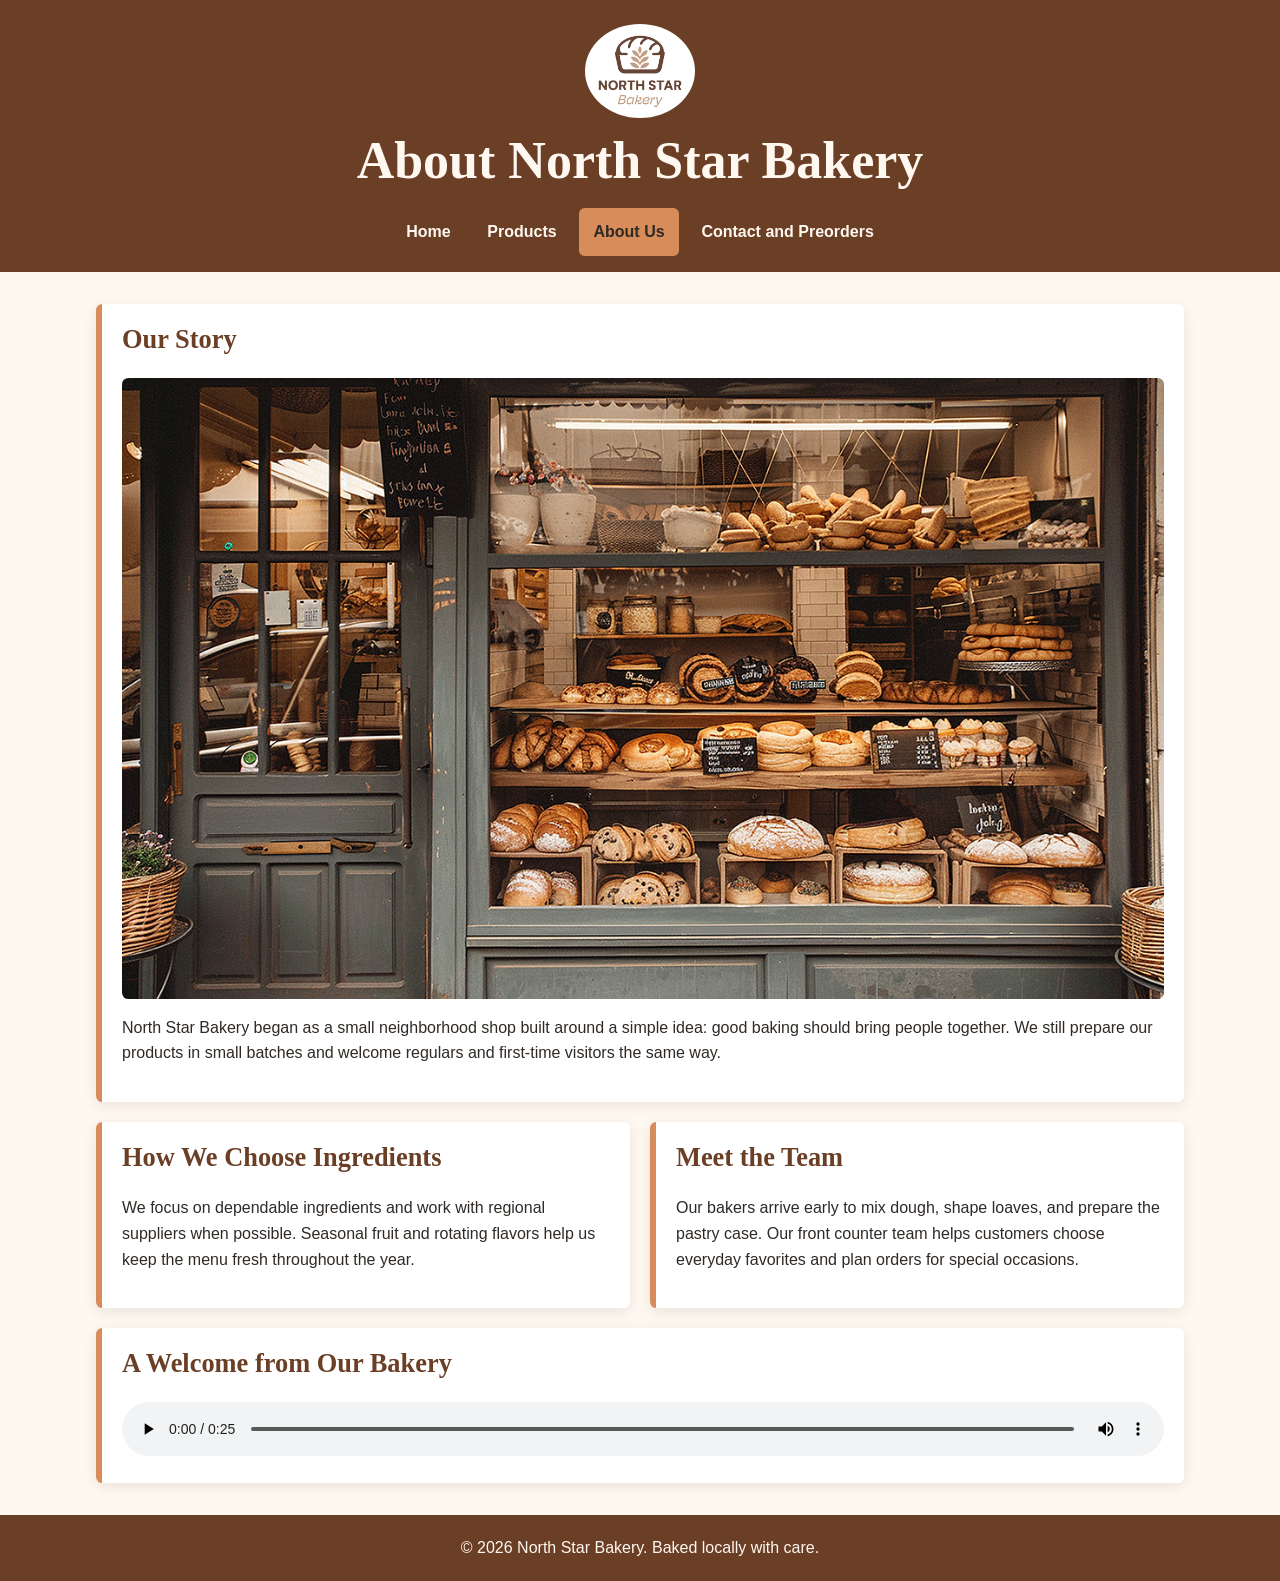
==== about.html @ cdaeb80e "Build responsive North Star Bakery website" ====
<!DOCTYPE html>
<html lang="en">
<head>
    <meta charset="UTF-8">
    <meta name="viewport" content="width=device-width, initial-scale=1.0">
    <title>North Star Bakery | About Us</title>
    <link rel="stylesheet" href="styles.css">
</head>
<body>
    <header>
        <img src="media/bakery-logo_c.png" alt="North Star Bakery logo">
        <h1>About North Star Bakery</h1>
        <nav aria-label="Main navigation">
            <ul>
                <li><a href="index.html">Home</a></li>
                <li><a href="products.html">Products</a></li>
                <li><a href="about.html" aria-current="page">About Us</a></li>
                <li><a href="contact.html">Contact and Preorders</a></li>
            </ul>
        </nav>
    </header>

    <main>
        <section>
            <h2>Our Story</h2>
            <img src="media/bakery-storefront_c.png" alt="Front entrance of North Star Bakery with its neighborhood storefront sign">
            <p>North Star Bakery began as a small neighborhood shop built around a simple idea: good baking should bring people together. We still prepare our products in small batches and welcome regulars and first-time visitors the same way.</p>
        </section>

        <section>
            <h2>How We Choose Ingredients</h2>
            <p>We focus on dependable ingredients and work with regional suppliers when possible. Seasonal fruit and rotating flavors help us keep the menu fresh throughout the year.</p>
        </section>

        <section>
            <h2>Meet the Team</h2>
            <p>Our bakers arrive early to mix dough, shape loaves, and prepare the pastry case. Our front counter team helps customers choose everyday favorites and plan orders for special occasions.</p>
        </section>

        <section>
            <h2>A Welcome from Our Bakery</h2>
            <audio controls>
                <source src="media/bakery-welcome_c.mp3" type="audio/mpeg">
                Your browser does not support the audio element. You can <a href="media/bakery-welcome_c.mp3">download the North Star Bakery welcome message</a> instead.
            </audio>
        </section>
    </main>

    <footer>
        <p>&copy; 2026 North Star Bakery. Baked locally with care.</p>
    </footer>
</body>
</html>
---- styles.css ----
:root {
    --cream: #fff8f0;
    --brown: #6b3e26;
    --peach: #d88c5a;
    --charcoal: #2f2a26;
}

* {
    box-sizing: border-box;
}

body {
    margin: 0;
    background-color: var(--cream);
    color: var(--charcoal);
    font-family: Arial, Helvetica, sans-serif;
    font-size: 1rem;
    line-height: 1.6;
}

img,
picture,
video {
    display: block;
    max-width: 100%;
    height: auto;
}

header {
    padding: 1.5rem 1rem 0;
    background-color: var(--brown);
    color: var(--cream);
    text-align: center;
}

header > img {
    width: 110px;
    margin: 0 auto 0.75rem;
    border-radius: 50%;
}

h1,
h2,
h3,
legend {
    font-family: Georgia, "Times New Roman", serif;
    line-height: 1.2;
}

h1 {
    margin: 0 0 1rem;
    font-size: clamp(2rem, 8vw, 3.25rem);
}

h2 {
    margin-top: 0;
    color: var(--brown);
    font-size: 1.65rem;
}

h3 {
    color: var(--brown);
    font-size: 1.25rem;
}

nav ul {
    display: flex;
    flex-direction: column;
    gap: 0.25rem;
    margin: 0;
    padding: 0 0 1rem;
    list-style: none;
}

nav a {
    display: block;
    padding: 0.7rem 0.9rem;
    border-radius: 0.35rem;
    color: var(--cream);
    font-weight: 700;
    text-decoration: none;
}

nav a:hover,
nav a:focus-visible,
nav a[aria-current="page"] {
    background-color: var(--peach);
    color: var(--charcoal);
}

main {
    display: flex;
    flex-direction: column;
    gap: 1.25rem;
    width: min(100% - 2rem, 68rem);
    margin: 2rem auto;
}

section {
    padding: 1.25rem;
    border-left: 0.4rem solid var(--peach);
    border-radius: 0.4rem;
    background-color: #ffffff;
    box-shadow: 0 0.2rem 0.8rem rgb(47 42 38 / 10%);
}

section img,
section picture {
    width: 100%;
    margin: 1rem 0;
    border-radius: 0.4rem;
}

figure {
    margin: 1rem 0 0;
}

figcaption {
    margin-top: 0.5rem;
    font-style: italic;
}

a {
    color: var(--brown);
}

a:hover,
a:focus-visible {
    color: var(--peach);
}

audio {
    width: 100%;
}

form {
    display: flex;
    flex-direction: column;
    gap: 1rem;
}

fieldset {
    display: flex;
    flex-direction: column;
    gap: 0.5rem;
    margin: 0;
    padding: 1rem;
    border: 2px solid var(--peach);
    border-radius: 0.4rem;
}

legend {
    padding: 0 0.35rem;
    color: var(--brown);
    font-size: 1.2rem;
    font-weight: 700;
}

label {
    font-weight: 700;
}

input,
textarea,
button {
    font: inherit;
}

input,
textarea {
    width: 100%;
    padding: 0.65rem;
    border: 1px solid var(--brown);
    border-radius: 0.3rem;
    background-color: #ffffff;
    color: var(--charcoal);
}

input[type="radio"] {
    width: auto;
    margin-right: 0.35rem;
}

.radio-option {
    display: flex;
    align-items: center;
}

button {
    align-self: flex-start;
    padding: 0.75rem 1.25rem;
    border: 0;
    border-radius: 0.35rem;
    background-color: var(--brown);
    color: var(--cream);
    font-weight: 700;
    cursor: pointer;
}

button:hover,
button:focus-visible {
    background-color: var(--peach);
    color: var(--charcoal);
}

address {
    font-style: normal;
}

footer {
    padding: 1.25rem;
    background-color: var(--brown);
    color: var(--cream);
    text-align: center;
}

footer p {
    margin: 0;
}

@media (min-width: 48rem) {
    header {
        padding-inline: 2rem;
    }

    nav ul {
        flex-direction: row;
        justify-content: center;
        gap: 0.5rem;
    }

    main {
        flex-flow: row wrap;
        align-items: stretch;
    }

    main > section {
        flex: 1 1 calc(50% - 1.25rem);
    }

    main > section:first-child {
        flex-basis: 100%;
    }

    form {
        flex-flow: row wrap;
    }

    form fieldset {
        flex: 1 1 20rem;
    }

    form button {
        flex-basis: auto;
    }
}
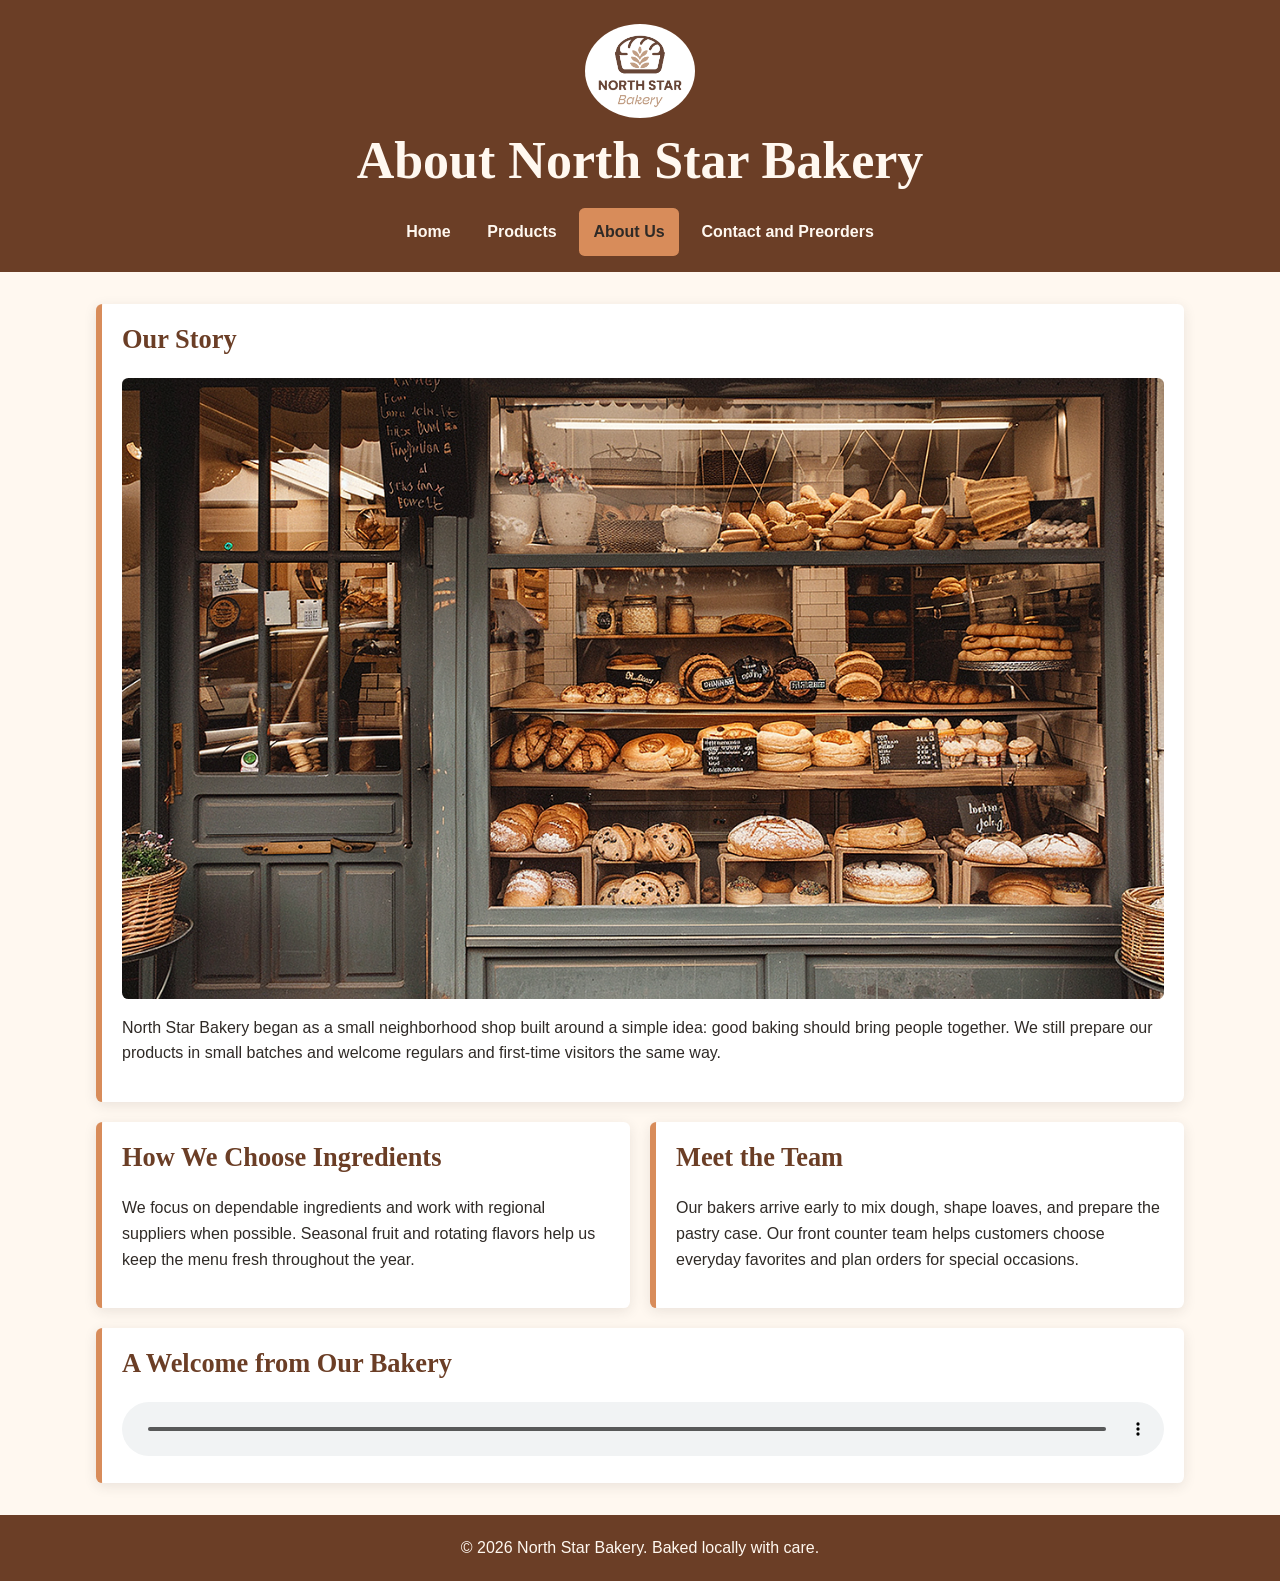
==== commit 484a1b77: "Add Touchstone 4 interactivity" ====
--- a/about.html
+++ b/about.html
@@ -5,6 +5,7 @@
     <meta name="viewport" content="width=device-width, initial-scale=1.0">
     <title>North Star Bakery | About Us</title>
     <link rel="stylesheet" href="styles.css">
+    <script src="script.js" defer></script>
 </head>
 <body>
     <header>
--- a/styles.css
+++ b/styles.css
@@ -203,6 +203,70 @@
     color: var(--charcoal);
 }
 
+.product-card {
+    display: flex;
+    flex-direction: column;
+}
+
+.favorite-button {
+    margin-top: auto;
+}
+
+.favorite-button[aria-pressed="true"] {
+    background-color: var(--peach);
+    color: var(--charcoal);
+}
+
+.favorites-panel {
+    border-left-color: var(--brown);
+    background-color: #fff3e7;
+}
+
+#favorites-list {
+    margin: 0.75rem 0 1rem;
+    padding-left: 1.4rem;
+}
+
+#favorites-list li {
+    margin-bottom: 0.35rem;
+}
+
+.button-link {
+    display: inline-block;
+    align-self: flex-start;
+    padding: 0.7rem 1rem;
+    border-radius: 0.35rem;
+    background-color: var(--brown);
+    color: var(--cream);
+    font-weight: 700;
+    text-decoration: none;
+}
+
+.button-link:hover,
+.button-link:focus-visible {
+    background-color: var(--peach);
+    color: var(--charcoal);
+}
+
+.error-message {
+    min-height: 1.5em;
+    color: #9b1c1c;
+    font-size: 0.92rem;
+    font-weight: 700;
+}
+
+.field-error {
+    border: 2px solid #9b1c1c;
+    background-color: #fff5f5;
+}
+
+.form-status {
+    flex-basis: 100%;
+    margin: 0;
+    color: #246b35;
+    font-weight: 700;
+}
+
 address {
     font-style: normal;
 }
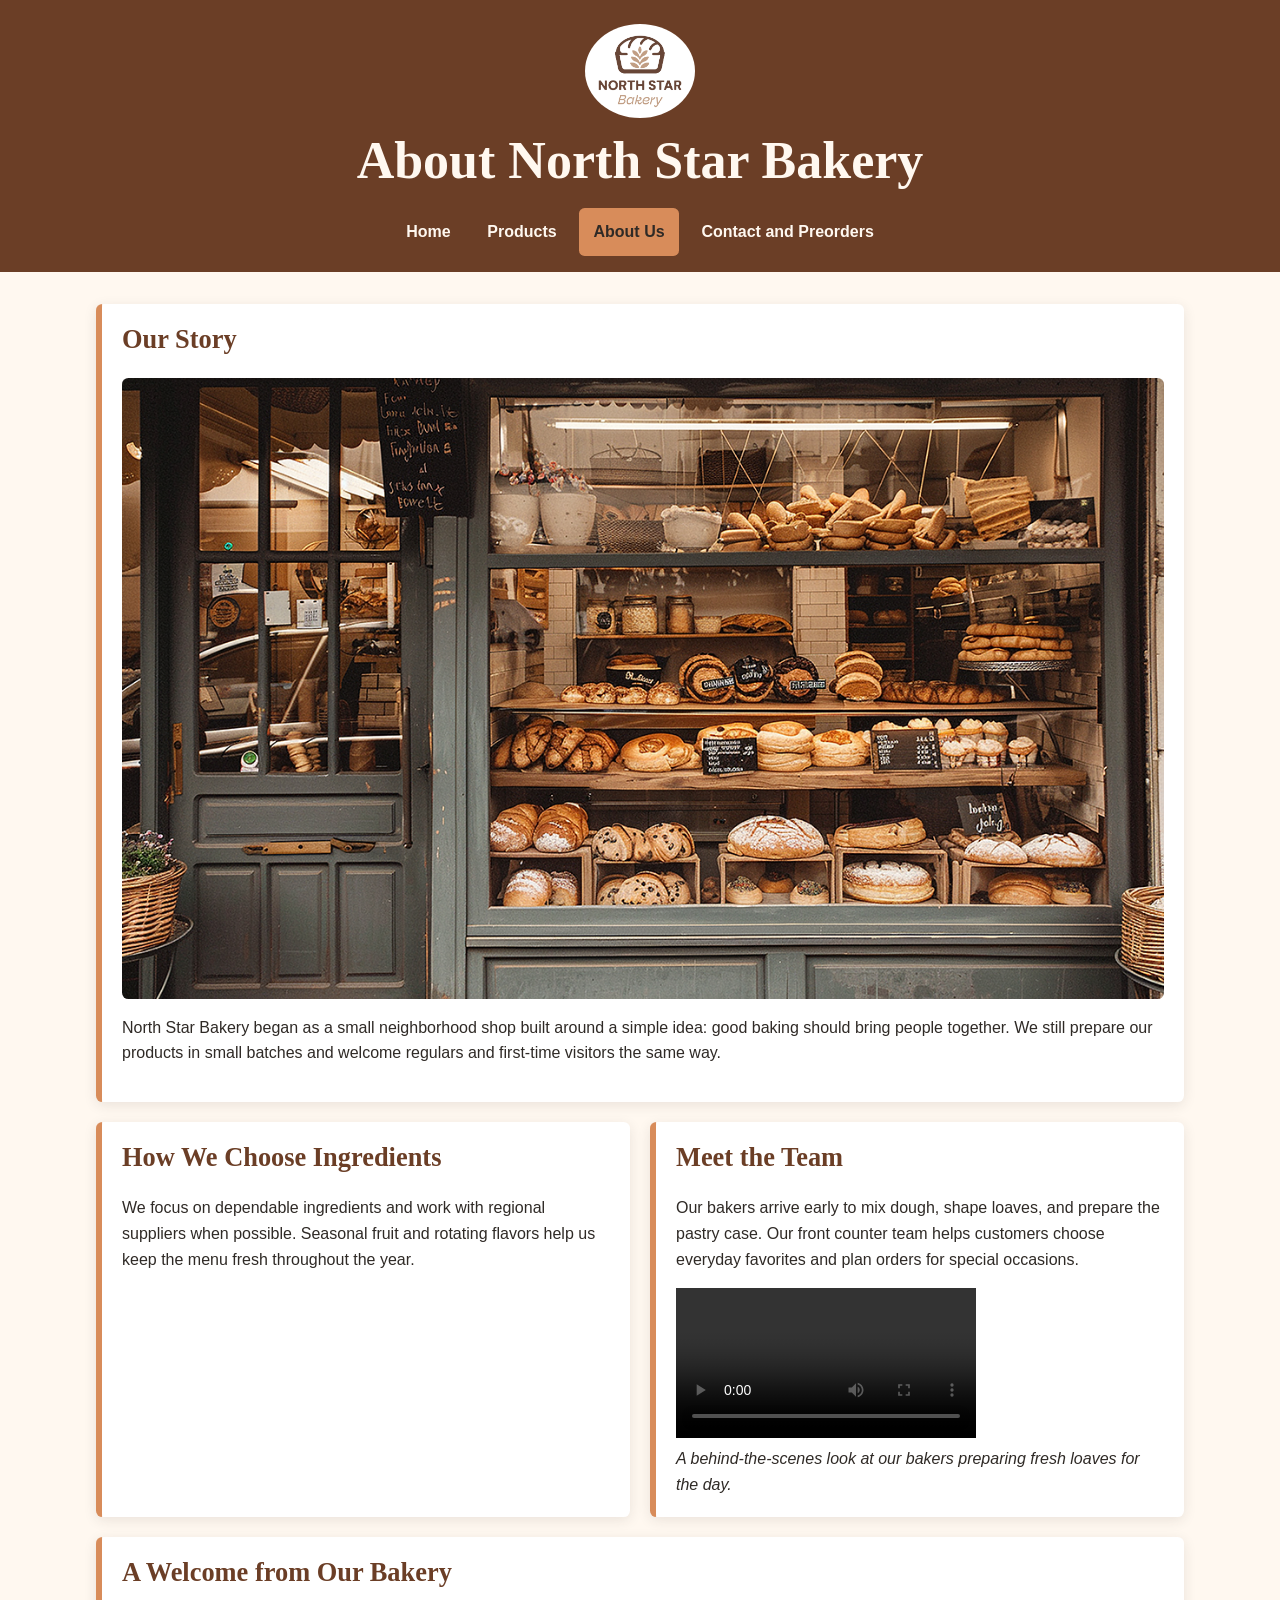
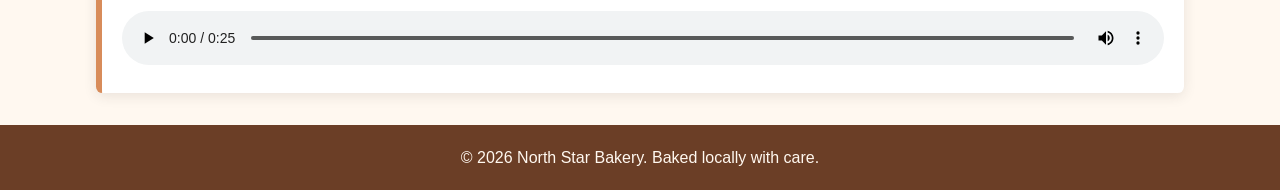
==== commit a1ff5a7a: "Add behind-the-scenes team video" ====
--- a/about.html
+++ b/about.html
@@ -36,6 +36,13 @@
         <section>
             <h2>Meet the Team</h2>
             <p>Our bakers arrive early to mix dough, shape loaves, and prepare the pastry case. Our front counter team helps customers choose everyday favorites and plan orders for special occasions.</p>
+            <figure>
+                <video controls preload="metadata">
+                    <source src="media/bakery-behind-scenes_c.mp4" type="video/mp4">
+                    Your browser does not support the video element. You can <a href="media/bakery-behind-scenes_c.mp4">download the North Star Bakery behind-the-scenes video</a> instead.
+                </video>
+                <figcaption>A behind-the-scenes look at our bakers preparing fresh loaves for the day.</figcaption>
+            </figure>
         </section>
 
         <section>
